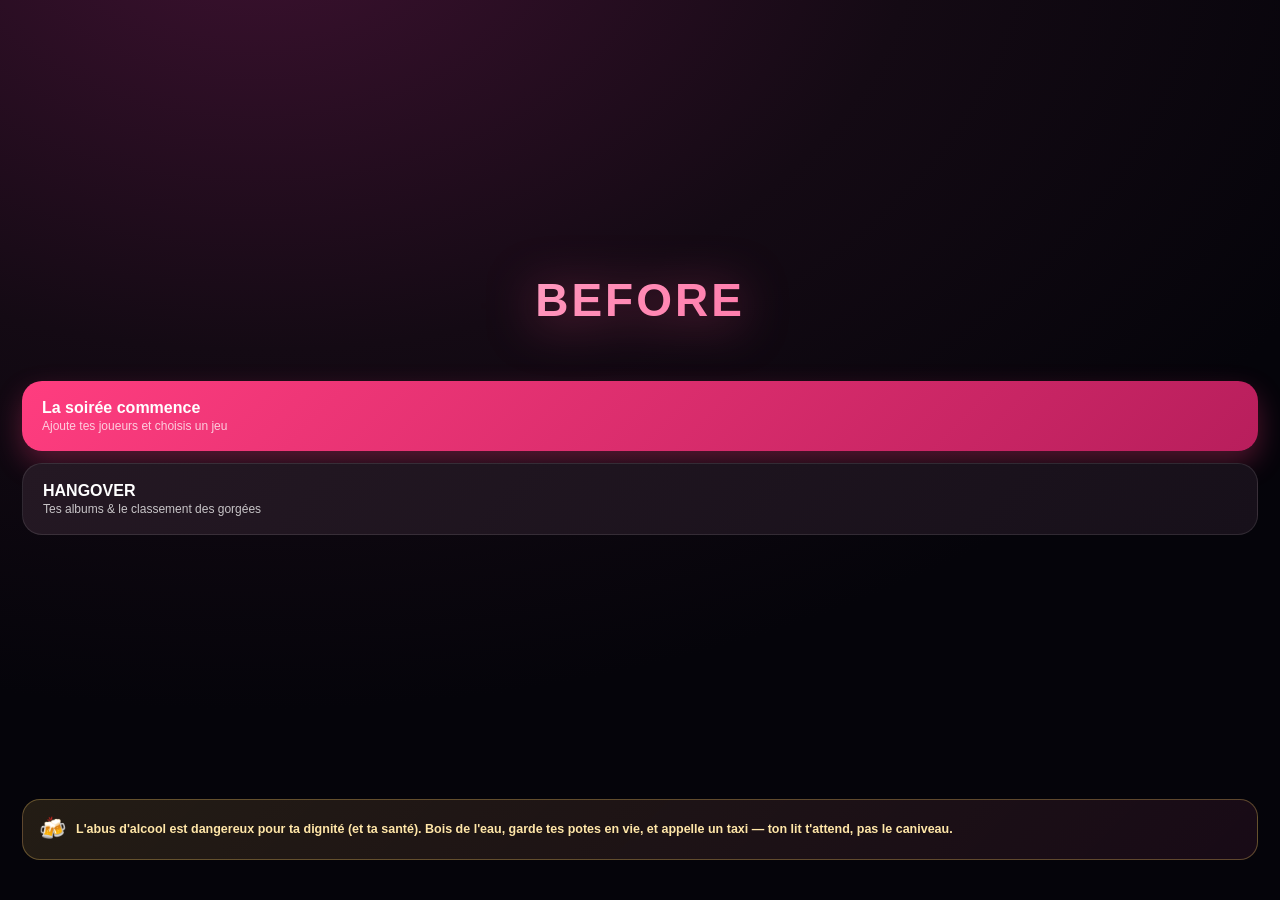
==== index.html @ e4612b70 "Initial commit: BEFORE — HUB des soirées (prototype) Co-Authored-By: Claude Opus 4.8 <noreply@anthro" ====
<!DOCTYPE html>
<html lang="fr">
<head>
<meta charset="UTF-8">
<meta name="viewport" content="width=device-width, initial-scale=1.0">
<title>BEFORE — Le HUB des soirées</title>
<meta http-equiv="refresh" content="0; url=before.html">
<link rel="canonical" href="before.html">
<script>location.replace('before.html');</script>
</head>
<body>
<p>Redirection vers <a href="before.html">BEFORE</a>…</p>
</body>
</html>
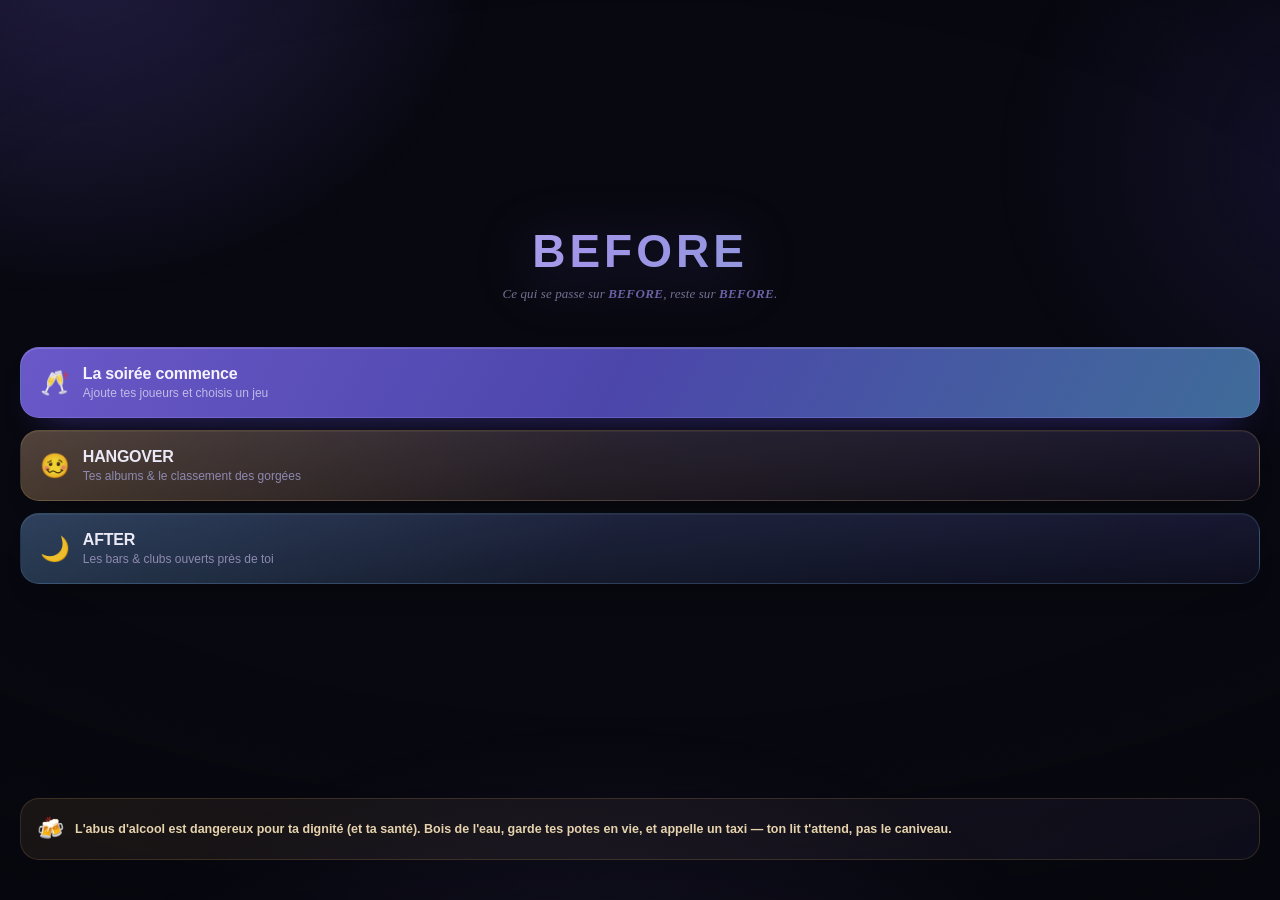
==== commit a048bc6f: "Prêt pour l'hébergement : icône, mode plein écran iOS, manifest" ====
--- a/index.html
+++ b/index.html
@@ -4,9 +4,19 @@
 <meta charset="UTF-8">
 <meta name="viewport" content="width=device-width, initial-scale=1.0">
 <title>BEFORE — Le HUB des soirées</title>
+<meta name="theme-color" content="#07070f">
 <meta http-equiv="refresh" content="0; url=before.html">
 <link rel="canonical" href="before.html">
+<link rel="apple-touch-icon" href="icon-180.png">
+<link rel="icon" href="favicon-32.png" sizes="32x32">
 <script>location.replace('before.html');</script>
+<style>
+  /* fond sombre dès la première frame : pas de flash blanc pendant la redirection */
+  html,body{height:100%;margin:0;background:#07070f;color:#8e89b0;
+    font:14px/1.5 -apple-system,BlinkMacSystemFont,"Segoe UI",Roboto,sans-serif;
+    display:flex;align-items:center;justify-content:center;}
+  a{color:#9a8ae8;}
+</style>
 </head>
 <body>
 <p>Redirection vers <a href="before.html">BEFORE</a>…</p>
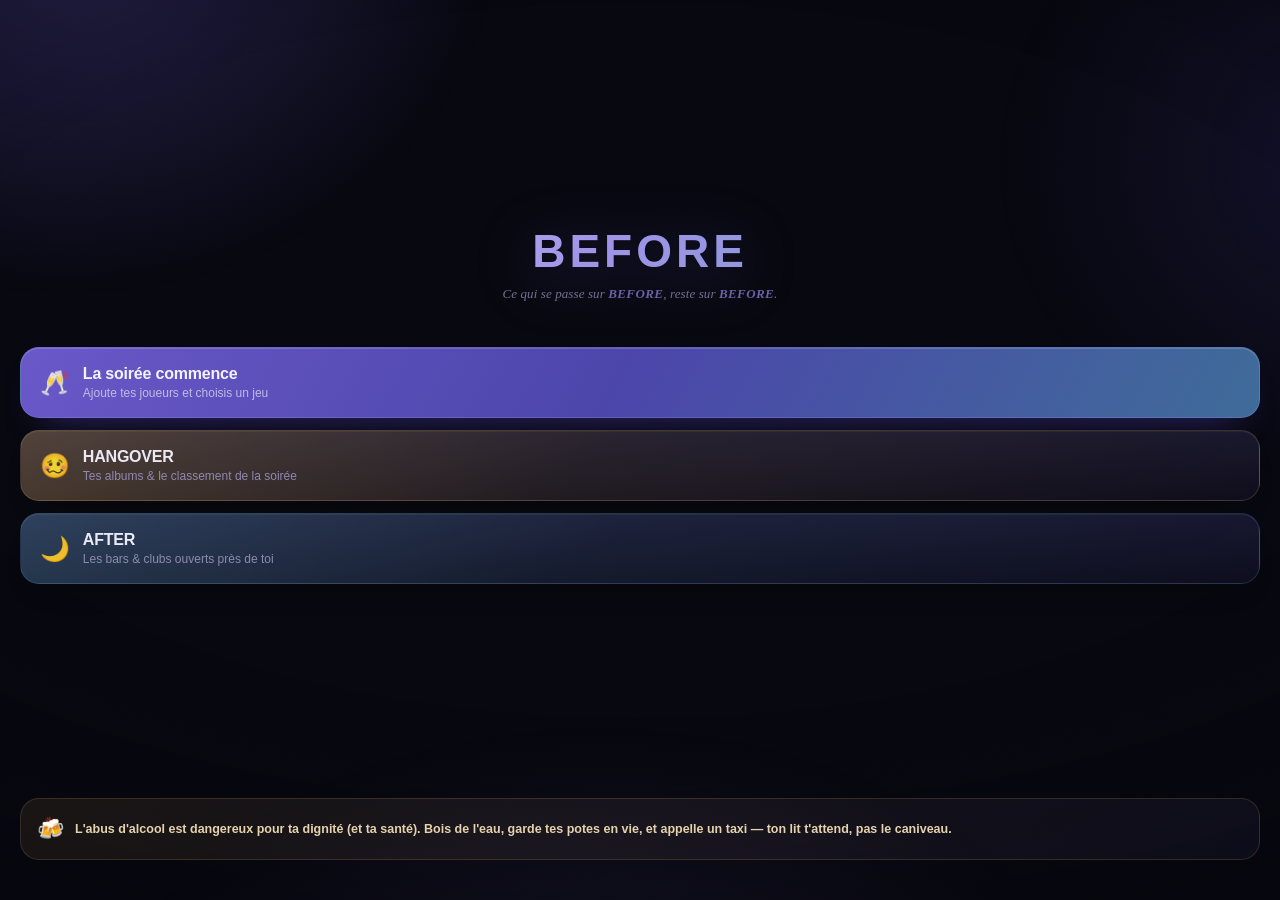
==== commit 774f21f8: "La redirection transmet ?v=… : le cache-busting atteignait la page de garde, pas l'app" ====
--- a/index.html
+++ b/index.html
@@ -4,12 +4,14 @@
 <meta charset="UTF-8">
 <meta name="viewport" content="width=device-width, initial-scale=1.0">
 <title>BEFORE — Le HUB des soirées</title>
+<meta name="robots" content="noindex, nofollow, noarchive, nosnippet">
+<meta name="googlebot" content="noindex, nofollow">
 <meta name="theme-color" content="#07070f">
 <meta http-equiv="refresh" content="0; url=before.html">
 <link rel="canonical" href="before.html">
 <link rel="apple-touch-icon" href="icon-180.png">
 <link rel="icon" href="favicon-32.png" sizes="32x32">
-<script>location.replace('before.html');</script>
+<script>location.replace('before.html'+location.search+location.hash);</script>
 <style>
   /* fond sombre dès la première frame : pas de flash blanc pendant la redirection */
   html,body{height:100%;margin:0;background:#07070f;color:#8e89b0;
